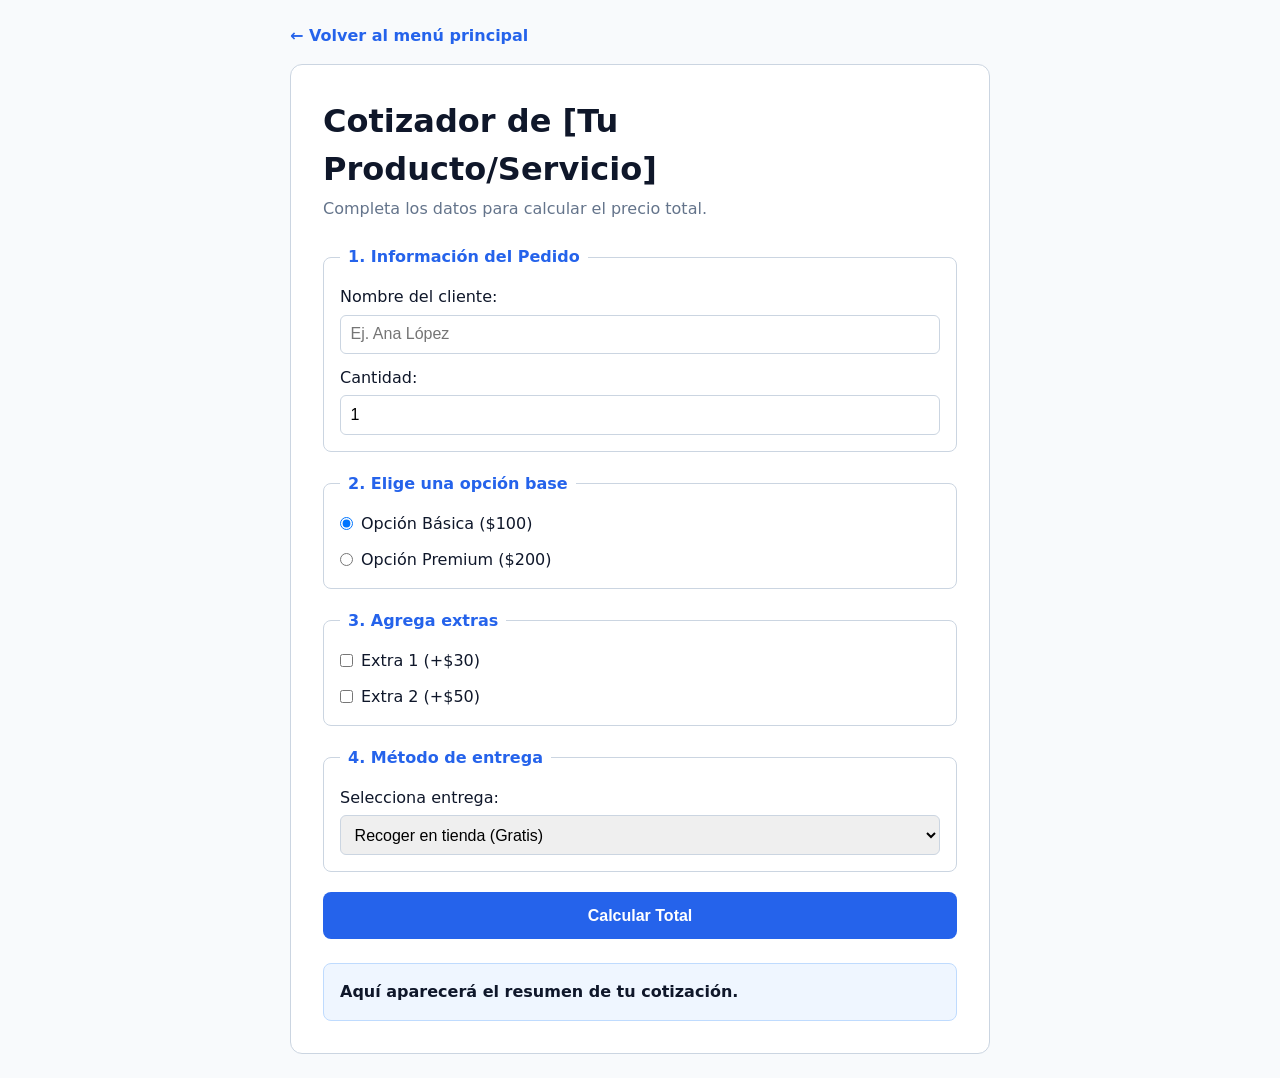
==== armadopcs-fernando.html @ 0cb68365 "Nombre de html" ====
<!DOCTYPE html>
<html lang="es">
<head>
  <meta charset="UTF-8">
  <meta name="viewport" content="width=device-width, initial-scale=1.0">
  <title>Cotizador - [Nombre de tu Tema]</title>
  
  <!-- SPRINT 2 (Lunes): Cambia "plantilla.css" por el nombre de tu archivo CSS (ej. equipo1.css) -->
  <link rel="stylesheet" href="plantilla.css">
</head>
<body>

  <nav class="barra-volver">
    <a href="index.html">← Volver al menú principal</a>
  </nav>

  <main class="contenedor">
    <h1>Cotizador de [Tu Producto/Servicio]</h1>
    <p>Completa los datos para calcular el precio total.</p>

    <!-- =================================================================
         SPRINT 1 (Jueves y Viernes): FORMULARIO HTML5
         Requisitos:
         1. Usar <fieldset> y <legend> para agrupar secciones.
         2. Vincular cada <label for="id"> con su <input id="id">.
         3. Incluir: number, radio, checkbox y select.
    ================================================================== -->
    <form id="formularioCotizador">

      <!-- SECCIÓN 1: Datos básicos y cantidad -->
      <fieldset class="grupo-campos">
        <legend>1. Información del Pedido</legend>

        <div class="campo">
          <label for="nombreCliente">Nombre del cliente:</label>
          <input type="text" id="nombreCliente" placeholder="Ej. Ana López" required>
        </div>

        <div class="campo">
          <label for="cantidad">Cantidad:</label>
          <input type="number" id="cantidad" value="1" min="1" max="50" required>
        </div>
      </fieldset>

      <!-- SECCIÓN 2: Opciones excluyentes (Radio) -->
      <fieldset class="grupo-campos">
        <legend>2. Elige una opción base</legend>
        
        <label class="opcion-linea">
          <input type="radio" name="planBase" id="planBasico" value="100" checked>
          Opción Básica ($100)
        </label>

        <label class="opcion-linea">
          <input type="radio" name="planBase" id="planPremium" value="200">
          Opción Premium ($200)
        </label>
      </fieldset>

      <!-- SECCIÓN 3: Extras opcionales (Checkbox) -->
      <fieldset class="grupo-campos">
        <legend>3. Agrega extras</legend>

        <label class="opcion-linea">
          <input type="checkbox" id="extra1" value="30">
          Extra 1 (+$30)
        </label>

        <label class="opcion-linea">
          <input type="checkbox" id="extra2" value="50">
          Extra 2 (+$50)
        </label>
      </fieldset>

      <!-- SECCIÓN 4: Lista desplegable (Select) -->
      <fieldset class="grupo-campos">
        <legend>4. Método de entrega</legend>
        
        <div class="campo">
          <label for="tipoEntrega">Selecciona entrega:</label>
          <select id="tipoEntrega">
            <option value="tienda">Recoger en tienda (Gratis)</option>
            <option value="domicilio">Envío a domicilio (+$40)</option>
          </select>
        </div>
      </fieldset>

      <!-- Botón type="button" para que JS lo controle sin recargar la página -->
      <button type="button" id="btnCalcular" class="btn-principal">Calcular Total</button>

    </form>

    <!-- Caja donde JavaScript mostrará el resultado en el Sprint 3 -->
    <div id="cajaResultado" class="resultado">
      Aquí aparecerá el resumen de tu cotización.
    </div>
  </main>

  <!-- SPRINT 3 (Jueves 2): Cambia "plantilla.js" por el nombre de tu archivo JS (ej. equipo1.js) -->
  <script src="plantilla.js"></script>
</body>
</html>
---- plantilla.css ----
/* =================================================================
   SPRINT 2 (Lunes y Miércoles): CSS3, FLEXBOX Y RESPONSIVE
   1. Personaliza los colores de tu equipo en :root.
   2. Usa Flexbox para alinear elementos.
   3. Ajusta el diseño móvil en la @media query al final.
================================================================== */

:root {
  --color-fondo: #f8fafc;
  --color-tarjeta: #ffffff;
  --color-primario: #2563eb;
  --color-primario-hover: #1d4ed8;
  --color-texto: #0f172a;
  --color-borde: #cbd5e1;
}

* {
  box-sizing: border-box;
  margin: 0;
  padding: 0;
}

body {
  font-family: system-ui, -apple-system, sans-serif;
  background-color: var(--color-fondo);
  color: var(--color-texto);
  padding: 1.5rem;
  line-height: 1.5;
}

.barra-volver {
  max-width: 700px;
  margin: 0 auto 1rem;
}

.barra-volver a {
  color: var(--color-primario);
  text-decoration: none;
  font-weight: 600;
}

.contenedor {
  max-width: 700px;
  margin: 0 auto;
  background-color: var(--color-tarjeta);
  padding: 2rem;
  border-radius: 12px;
  border: 1px solid var(--color-borde);
}

h1 {
  margin-bottom: 0.25rem;
}

.contenedor > p {
  color: #64748b;
  margin-bottom: 1.5rem;
}

/* Flexbox aplicado al formulario */
form {
  display: flex;
  flex-direction: column;
  gap: 1.25rem;
}

.grupo-campos {
  border: 1px solid var(--color-borde);
  border-radius: 8px;
  padding: 1rem;
  display: flex;
  flex-direction: column;
  gap: 0.75rem;
}

legend {
  font-weight: 700;
  padding: 0 0.5rem;
  color: var(--color-primario);
}

.campo {
  display: flex;
  flex-direction: column;
  gap: 0.35rem;
}

input[type="text"],
input[type="number"],
select {
  padding: 0.6rem;
  border: 1px solid var(--color-borde);
  border-radius: 6px;
  font-size: 1rem;
}

.opcion-linea {
  display: flex;
  align-items: center;
  gap: 0.5rem;
  cursor: pointer;
}

.btn-principal {
  background-color: var(--color-primario);
  color: white;
  border: none;
  padding: 0.9rem;
  font-size: 1rem;
  font-weight: 700;
  border-radius: 8px;
  cursor: pointer;
  transition: background-color 0.2s;
}

.btn-principal:hover {
  background-color: var(--color-primario-hover);
}

.resultado {
  margin-top: 1.5rem;
  padding: 1rem;
  border-radius: 8px;
  background-color: #eff6ff;
  border: 1px solid #bfdbfe;
  font-weight: 600;
}

/* =================================================================
   DISEÑO RESPONSIVE (Móviles menores a 600px)
================================================================== */
@media (max-width: 600px) {
  body {
    padding: 0.75rem;
  }

  .contenedor {
    padding: 1.25rem;
  }

  .btn-principal {
    width: 100%;
  }
}
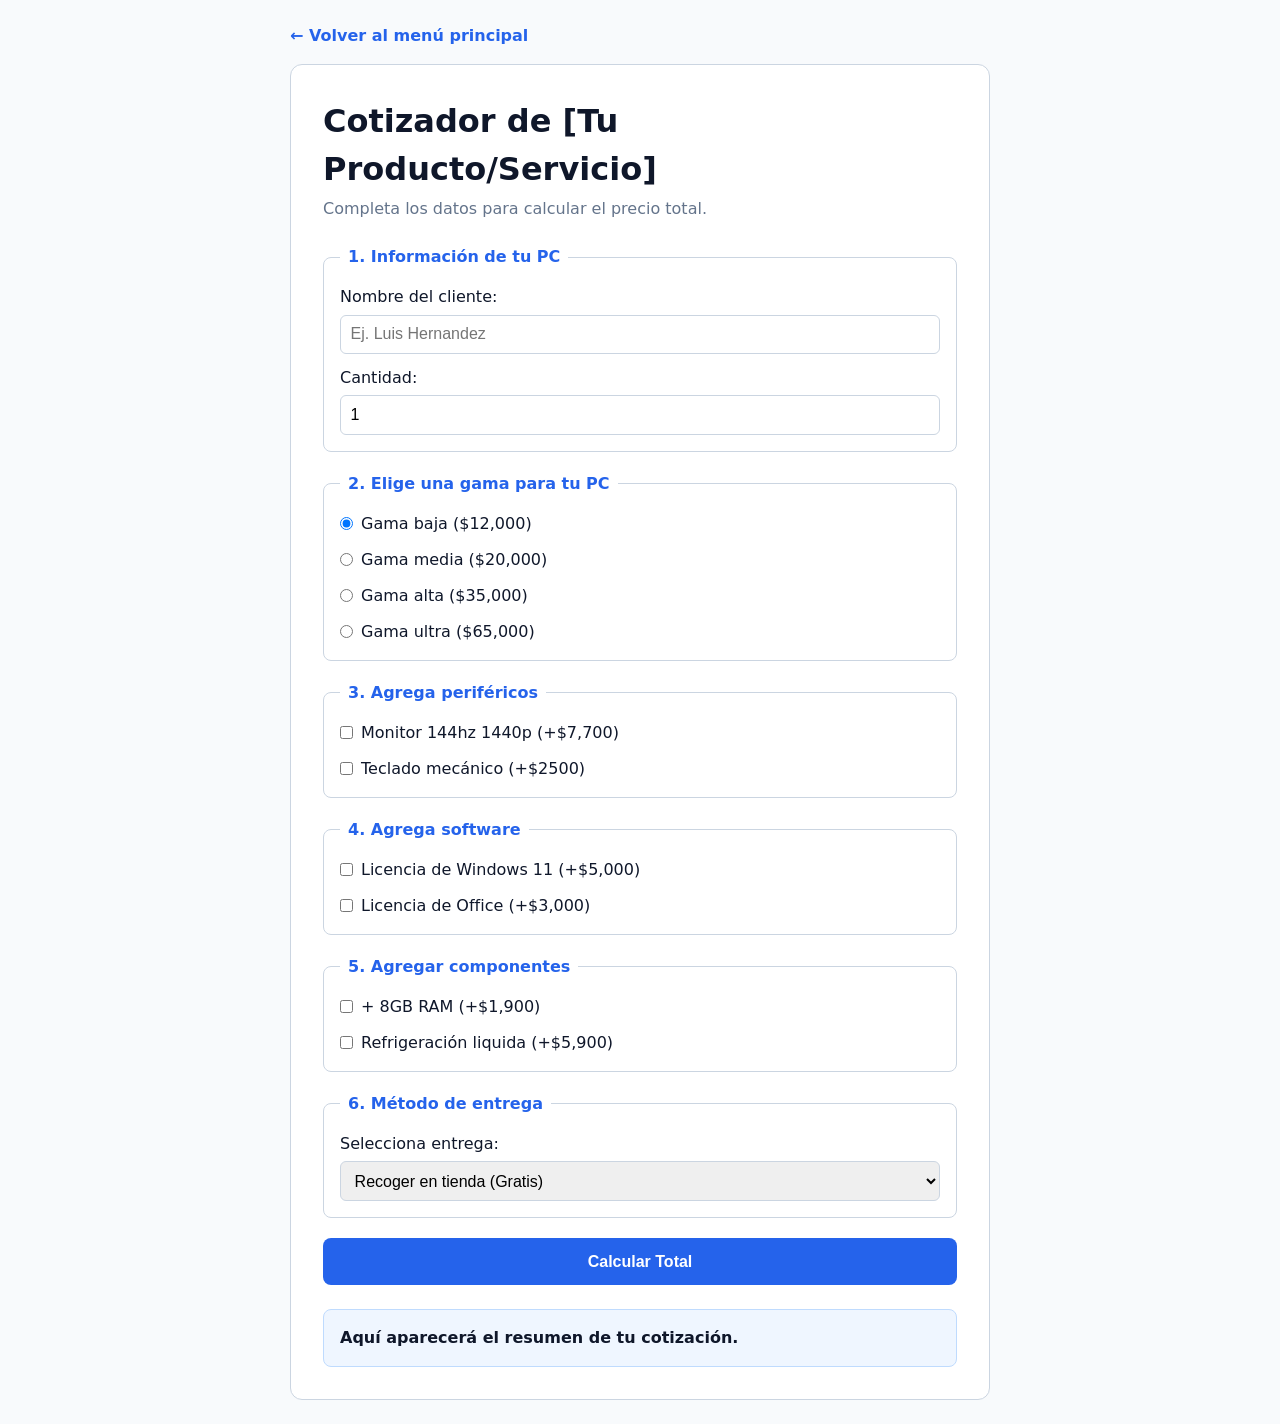
==== commit 85318bd4: "Commit con los inputs requeridos y opciones extras" ====
--- a/armadopcs-fernando.html
+++ b/armadopcs-fernando.html
@@ -29,11 +29,11 @@
 
       <!-- SECCIÓN 1: Datos básicos y cantidad -->
       <fieldset class="grupo-campos">
-        <legend>1. Información del Pedido</legend>
+        <legend>1. Información de tu PC</legend>
 
         <div class="campo">
           <label for="nombreCliente">Nombre del cliente:</label>
-          <input type="text" id="nombreCliente" placeholder="Ej. Ana López" required>
+          <input type="text" id="nombreCliente" placeholder="Ej. Luis Hernandez" required>
         </div>
 
         <div class="campo">
@@ -44,43 +44,81 @@
 
       <!-- SECCIÓN 2: Opciones excluyentes (Radio) -->
       <fieldset class="grupo-campos">
-        <legend>2. Elige una opción base</legend>
+        <legend>2. Elige una gama para tu PC</legend>
         
         <label class="opcion-linea">
-          <input type="radio" name="planBase" id="planBasico" value="100" checked>
-          Opción Básica ($100)
+          <input type="radio" name="planBase" id="planBasico" value="12,000" checked>
+          Gama baja ($12,000)
         </label>
 
         <label class="opcion-linea">
-          <input type="radio" name="planBase" id="planPremium" value="200">
-          Opción Premium ($200)
+          <input type="radio" name="planBase" id="planPremium" value="20,000">
+          Gama media ($20,000)
         </label>
+
+        <label class="opcion-linea">
+          <input type="radio" name="planBase" id="planPro" value="35,000">
+          Gama alta ($35,000)
+        </label>
+        
+        <label class="opcion-linea">
+          <input type="radio" name="planBase" id="planUltra" value="65,000">
+          Gama ultra ($65,000)
+        </label>
+
       </fieldset>
 
       <!-- SECCIÓN 3: Extras opcionales (Checkbox) -->
       <fieldset class="grupo-campos">
-        <legend>3. Agrega extras</legend>
+        <legend>3. Agrega periféricos</legend>
 
         <label class="opcion-linea">
-          <input type="checkbox" id="extra1" value="30">
-          Extra 1 (+$30)
+          <input type="checkbox" id="monitor144" value="7700">
+          Monitor 144hz 1440p (+$7,700)
         </label>
 
         <label class="opcion-linea">
-          <input type="checkbox" id="extra2" value="50">
-          Extra 2 (+$50)
+          <input type="checkbox" id="tecladomec" value="2500">
+          Teclado mecánico (+$2500)
         </label>
       </fieldset>
 
+      <fieldset class="grupo-campos">
+        <legend>4. Agrega software</legend>
+
+        <label class="opcion-linea">
+          <input type="checkbox" id="win11" value="5000">
+          Licencia de Windows 11 (+$5,000)
+        </label>
+
+        <label class="opcion-linea">
+          <input type="checkbox" id="office" value="3000">
+          Licencia de Office (+$3,000)
+        </label>
+      </fieldset>
+
+      <fieldset class="grupo-campos">
+        <legend>5. Agregar componentes</legend>
+
+        <label class="opcion-linea">
+          <input type="checkbox" id="+RAM" value="1900">
+          + 8GB RAM (+$1,900)
+        </label>
+
+        <label class="opcion-linea">
+          <input type="checkbox" id="refliquida" value="5900">
+          Refrigeración liquida (+$5,900)
+        </label>
+      </fieldset>
       <!-- SECCIÓN 4: Lista desplegable (Select) -->
       <fieldset class="grupo-campos">
-        <legend>4. Método de entrega</legend>
+        <legend>6. Método de entrega</legend>
         
         <div class="campo">
           <label for="tipoEntrega">Selecciona entrega:</label>
           <select id="tipoEntrega">
             <option value="tienda">Recoger en tienda (Gratis)</option>
-            <option value="domicilio">Envío a domicilio (+$40)</option>
+            <option value="domicilio">Envío a domicilio (+$250)</option>
           </select>
         </div>
       </fieldset>
